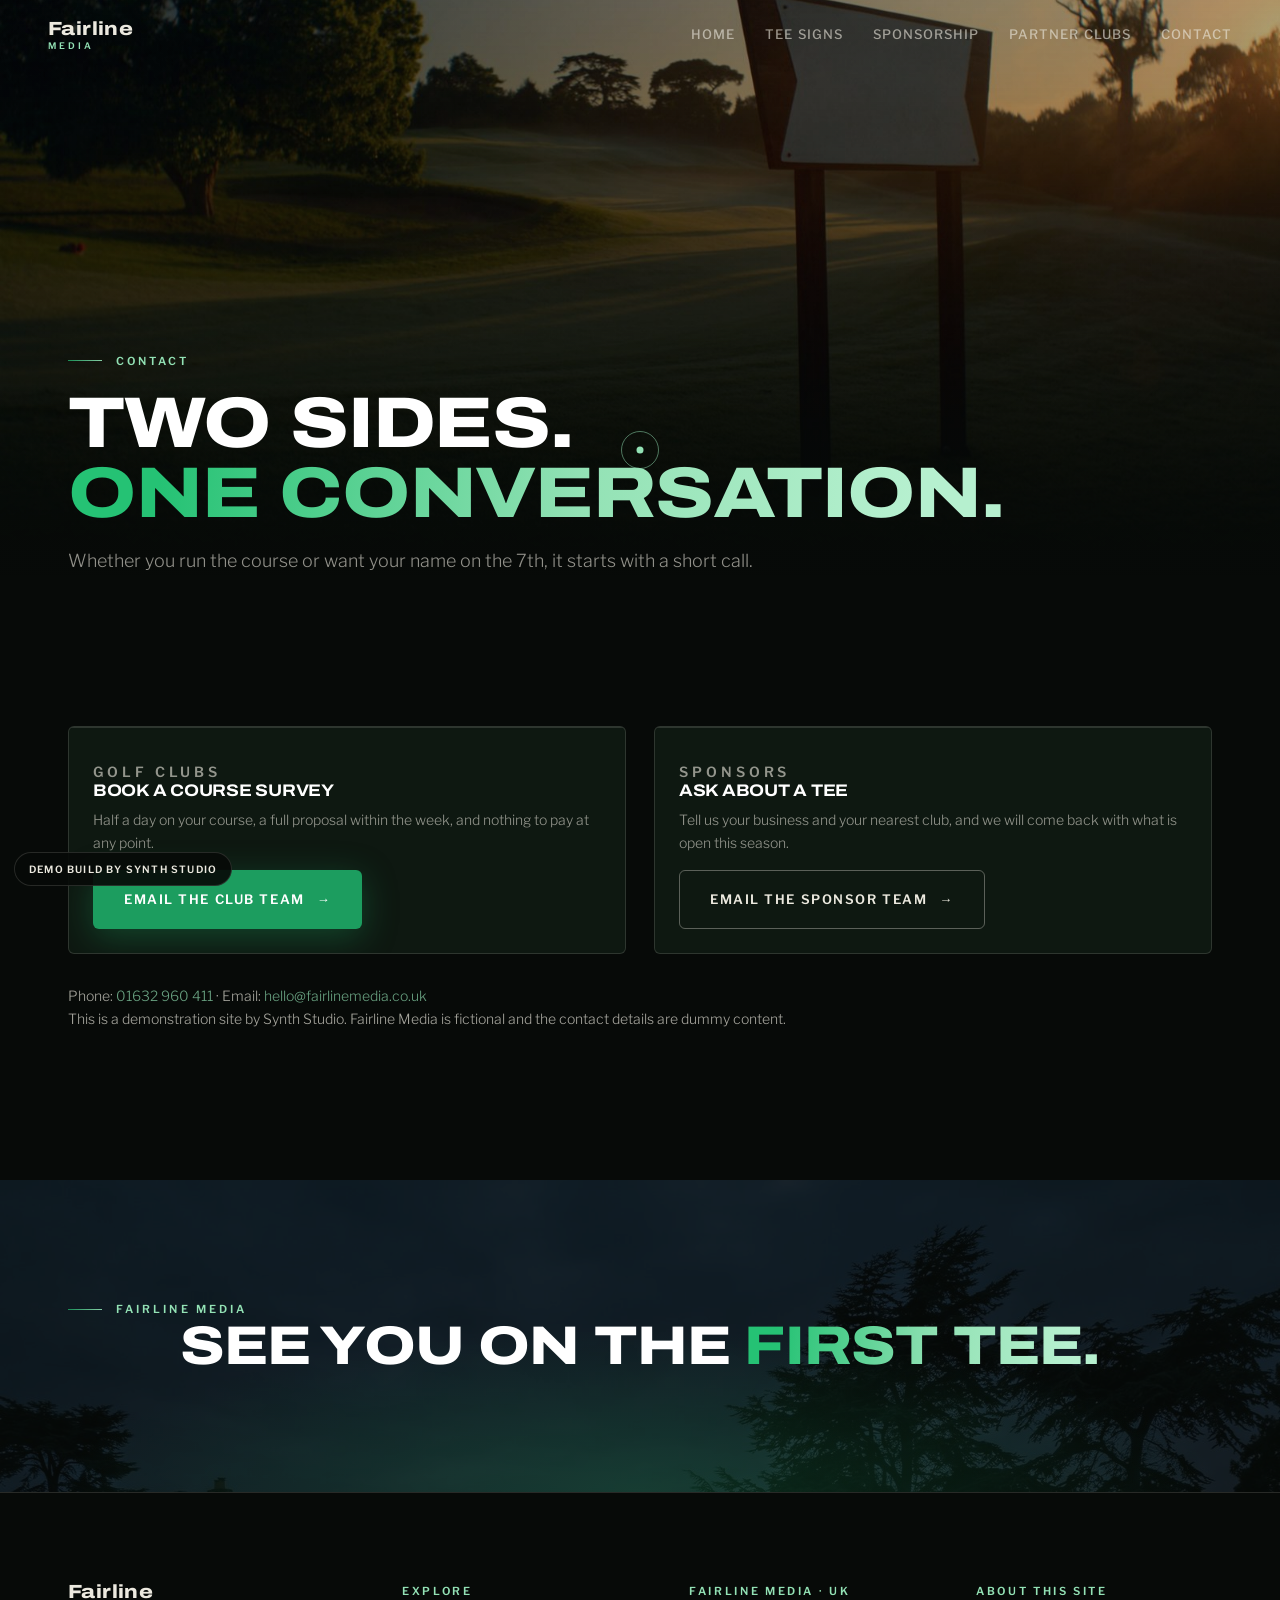
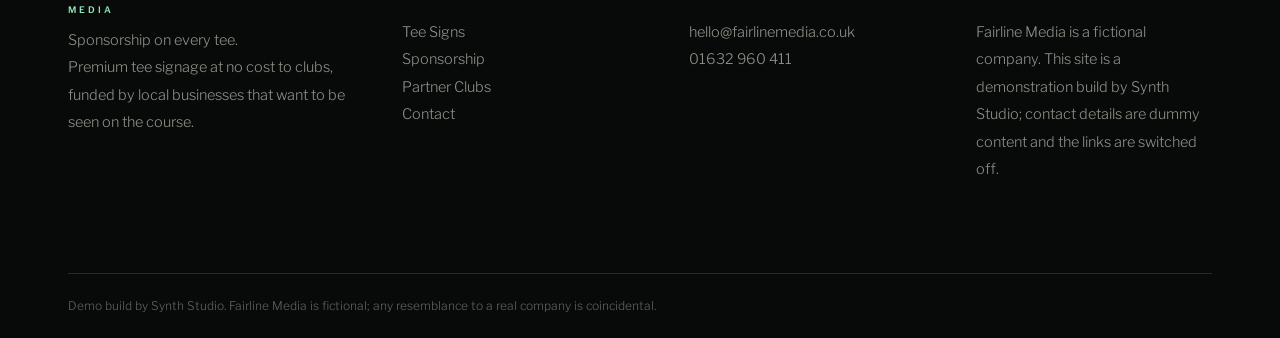
==== contact.html @ 2bbf90db "Fairline Media demo: clean-history rebuild Full site with the scroll-scrub swing hero, fresh AI imag" ====
<!DOCTYPE html>
<html lang="en-GB">
<head>
<meta charset="utf-8">
<meta name="viewport" content="width=device-width, initial-scale=1">
<meta name="robots" content="noindex">
<title>Contact | Fairline Media (Demo)</title>
<meta name="description" content="Talk to Fairline Media about tee signage for your club or sponsoring a hole. Demonstration site: contact details are dummy content.">
<meta property="og:type" content="website">
<meta property="og:site_name" content="Fairline Media">
<meta property="og:title" content="Contact | Fairline Media (Demo)">
<meta property="og:description" content="Talk to Fairline Media about tee signage for your club or sponsoring a hole. Demonstration site: contact details are dummy content.">
<meta property="og:url" content="https://ezcb4.github.io/demo-golf-sponsorship/contact.html">
<meta property="og:image" content="https://ezcb4.github.io/demo-golf-sponsorship/assets/og-image.jpg">
<meta property="og:image:width" content="1200">
<meta property="og:image:height" content="630">
<meta name="twitter:card" content="summary_large_image">
<meta name="twitter:image" content="https://ezcb4.github.io/demo-golf-sponsorship/assets/og-image.jpg">
<meta name="theme-color" content="#070a08">
<link rel="preconnect" href="https://fonts.googleapis.com">
<link rel="preconnect" href="https://fonts.gstatic.com" crossorigin>
<link href="https://fonts.googleapis.com/css2?family=Archivo:ital,wdth,wght@0,100..125,400..900&family=Libre+Franklin:wght@300;400;500;600&display=swap" rel="stylesheet">
<link rel="stylesheet" href="styles.css">
</head>
<body>

<nav class="nav" aria-label="Main">
  <a class="nav__logo" href="index.html" aria-label="Fairline Media home"><span class="brand-lockup"><b>Fairline</b><span>Media</span></span></a>
  <div class="nav__links">
    <a href="index.html">Home</a>
    <a href="tee-box-signs.html">Tee Signs</a>
    <a href="sponsorships.html">Sponsorship</a>
    <a href="golf-courses.html">Partner Clubs</a>
    <a class="nav__cta" href="contact.html">Contact</a>
  </div>
  <button class="burger" aria-label="Menu" aria-expanded="false"><span></span><span></span><span></span></button>
</nav>
<div class="drawer">
  <a href="index.html">Home</a>
  <a href="tee-box-signs.html">Tee Signs</a>
  <a href="sponsorships.html">Sponsorship</a>
  <a href="golf-courses.html">Partner Clubs</a>
  <a href="contact.html">Contact</a>
</div>

<header class="phero">
  <div class="phero__media"><img src="assets/course_b.jpg" alt="" width="1600" height="900" fetchpriority="high" decoding="async"></div>
  <div class="phero__scrim"></div>
  <div class="phero__content wrap">
    <p class="eyebrow">Contact</p>
    <h1 class="display">Two sides.<br><span class="serif-it">One conversation.</span></h1>
    <p class="lead">Whether you run the course or want your name on the 7th, it starts with a short call.</p>
  </div>
</header>

<section class="section-pad">
  <div class="wrap">
    <div class="grid-2">
      <div class="card reveal">
        <div class="card__body">
          <p class="eyebrow eyebrow--bare">Golf clubs</p>
          <h3 class="display">Book a course survey</h3>
          <p>Half a day on your course, a full proposal within the week, and nothing to pay at any point.</p>
          <a class="btn btn--solid" href="#demo">Email the club team <span class="tick">→</span></a>
        </div>
      </div>
      <div class="card reveal" style="transition-delay:.12s">
        <div class="card__body">
          <p class="eyebrow eyebrow--bare">Sponsors</p>
          <h3 class="display">Ask about a tee</h3>
          <p>Tell us your business and your nearest club, and we will come back with what is open this season.</p>
          <a class="btn btn--ghost" href="#demo">Email the sponsor team <span class="tick">→</span></a>
        </div>
      </div>
    </div>
    <div class="reveal" style="margin-top:30px">
      <p style="font-size:14px;opacity:.7">Phone: <a href="#demo" style="color:var(--violet-lt)">01632 960 411</a> · Email: <a href="#demo" style="color:var(--violet-lt)">hello@fairlinemedia.co.uk</a><br>This is a demonstration site by Synth Studio. Fairline Media is fictional and the contact details are dummy content.</p>
    </div>
  </div>
</section>


<section class="band" aria-label="A clubhouse at dusk">
  <img class="bg" src="assets/clubhouse.jpg" alt="" width="1600" height="900" loading="lazy" decoding="async">
  <div class="scrim"></div>
  <div class="wrap reveal">
    <p class="eyebrow">Fairline Media</p>
    <h2 class="display">See you on the <span class="serif-it">first tee.</span></h2>
  </div>
</section>

<footer>
  <div class="wrap">
    <div class="foot">
      <div class="foot__logo">
        <span class="brand-lockup" style="margin-bottom:12px"><b>Fairline</b><span>Media</span></span>
        <p>Sponsorship on every tee.<br>Premium tee signage at no cost to clubs, funded by local businesses that want to be seen on the course.</p>
      </div>
      <div>
        <h4>Explore</h4>
        <a href="tee-box-signs.html">Tee Signs</a>
        <a href="sponsorships.html">Sponsorship</a>
        <a href="golf-courses.html">Partner Clubs</a>
        <a href="contact.html">Contact</a>
      </div>
      <div>
        <h4>Fairline Media · UK</h4>
        <a href="#demo">hello@fairlinemedia.co.uk</a>
        <a href="#demo">01632 960 411</a>
      </div>
      <div>
        <h4>About this site</h4>
        <p>Fairline Media is a fictional company. This site is a demonstration build by Synth Studio; contact details are dummy content and the links are switched off.</p>
      </div>
    </div>
    <p class="legal">Demo build by Synth Studio. Fairline Media is fictional; any resemblance to a real company is coincidental.</p>
  </div>
</footer>
<div class="demo-badge">Demo build by Synth Studio</div>
<script src="site.js"></script>
</body>
</html>
---- styles.css ----
/* Fairline Media — Synth Studio portfolio demo (fictional company) */
:root{
  --ink:#070a08;
  --fairway:#0e1811;
  --mist:#ece9df;
  --haze:rgba(236,233,223,.6);
  --hairline:rgba(236,233,223,.14);
  --violet:#1c9d5f;
  --violet-hi:#25c274;
  --violet-lt:#93e2b5;
  --violet-glow:rgba(28,157,95,.32);
  --gold:#d2a15a;
  --radius:6px;
}
*{margin:0;padding:0;box-sizing:border-box}
html{scroll-behavior:smooth}
body{
  background:var(--ink);
  color:var(--mist);
  font-family:"Libre Franklin",system-ui,sans-serif;
  font-weight:300;
  font-size:17px;
  line-height:1.65;
  -webkit-font-smoothing:antialiased;
  overflow-x:hidden;
}
img{max-width:100%;display:block}
a{color:inherit;text-decoration:none}
::selection{background:var(--violet);color:#fff}
:focus-visible{outline:2px solid var(--violet-hi);outline-offset:3px}

/* ---------- type utilities ---------- */
.eyebrow{
  font-size:11px;font-weight:600;letter-spacing:.28em;text-transform:uppercase;
  color:var(--violet-lt);display:flex;align-items:center;gap:14px;flex-wrap:wrap;
}
.eyebrow::before{content:"";width:34px;height:1px;background:linear-gradient(90deg,var(--violet),var(--violet-lt));opacity:.9}
.eyebrow--bare::before{display:none}
.display{
  font-family:"Archivo",sans-serif;font-stretch:118%;font-weight:800;
  text-transform:uppercase;letter-spacing:-.015em;line-height:.98;
}
.serif-it{
  font-family:"Archivo",sans-serif;font-stretch:118%;font-style:normal;font-weight:800;
  background:linear-gradient(96deg,var(--violet-hi) 10%,var(--violet-lt) 55%,#b6f0cf 90%);
  -webkit-background-clip:text;background-clip:text;-webkit-text-fill-color:transparent;color:var(--violet-lt);
}
.lead{color:var(--haze);font-size:clamp(15px,1.4vw,18px);max-width:60ch}

/* ---------- nav ---------- */
.nav{
  position:fixed;inset:0 0 auto 0;z-index:80;
  display:flex;align-items:center;justify-content:space-between;
  padding:18px clamp(20px,4vw,48px);
  transition:background .4s ease,border-color .4s ease,transform .4s cubic-bezier(.2,.65,.2,1);
  border-bottom:1px solid transparent;
}
.nav.scrolled{background:rgba(7,10,8,.88);border-color:var(--hairline)}
.nav.hidden{transform:translateY(-110%)}
.nav__logo img{height:64px;width:auto;filter:drop-shadow(0 2px 10px rgba(7,10,8,.55))}
.nav__links{display:flex;gap:30px;align-items:center;font-size:13px;font-weight:500;letter-spacing:.08em;text-transform:uppercase}
.nav__links > a{color:var(--haze);transition:color .25s;padding:6px 0;position:relative}
.nav__links > a::after{content:"";position:absolute;left:0;bottom:0;height:2px;width:0;background:var(--violet-hi);transition:width .3s;border-radius:2px}
.nav__links > a:hover::after,.nav__links > a.active::after{width:100%}
.nav__links > a:hover,.nav__links > a:focus-visible,.nav__links > a.active{color:var(--mist)}

/* dropdown */
.dd{position:relative}
.dd__btn{
  display:flex;align-items:center;gap:7px;cursor:pointer;background:none;border:0;
  font:inherit;color:var(--haze);letter-spacing:inherit;text-transform:inherit;padding:6px 0;
  transition:color .25s;
}
.dd__btn:hover,.dd.open .dd__btn{color:var(--mist)}
.dd__btn .car{transition:transform .3s;font-size:9px}
.dd.open .dd__btn .car{transform:rotate(180deg)}
.dd__menu{
  position:absolute;top:calc(100% + 14px);left:50%;transform:translate(-50%,8px);
  min-width:200px;background:rgba(10,14,11,.97);
  border:1px solid var(--hairline);border-radius:var(--radius);
  padding:8px;opacity:0;pointer-events:none;transition:opacity .25s,transform .25s;
}
.dd.open .dd__menu{opacity:1;pointer-events:auto;transform:translate(-50%,0)}
.dd__menu a{display:block;padding:11px 16px;border-radius:4px;color:var(--haze);transition:background .2s,color .2s}
.dd__menu a:hover,.dd__menu a.active{background:rgba(28,157,95,.16);color:var(--mist)}

/* burger + mobile drawer */
.burger{display:none;background:none;border:0;cursor:pointer;width:40px;height:40px;position:relative;z-index:90}
.burger span{position:absolute;left:9px;right:9px;height:2px;background:var(--mist);transition:transform .3s,opacity .3s;border-radius:2px}
.burger span:nth-child(1){top:14px}.burger span:nth-child(2){top:20px}.burger span:nth-child(3){top:26px}
body.menu-open .burger span:nth-child(1){transform:translateY(6px) rotate(45deg)}
body.menu-open .burger span:nth-child(2){opacity:0}
body.menu-open .burger span:nth-child(3){transform:translateY(-6px) rotate(-45deg)}
.drawer{
  position:fixed;inset:0;z-index:70;background:rgba(7,10,8,.985);
  display:flex;flex-direction:column;justify-content:center;padding:80px clamp(24px,8vw,64px) 40px;
  opacity:0;pointer-events:none;transition:opacity .35s;
}
body.menu-open .drawer{opacity:1;pointer-events:auto}
.drawer a{
  font-family:"Archivo",sans-serif;font-stretch:114%;font-weight:700;text-transform:uppercase;
  font-size:clamp(1.5rem,6vw,2.2rem);padding:12px 0;color:var(--haze);
  border-bottom:1px solid var(--hairline);transition:color .2s,padding-left .3s;
}
.drawer a:hover,.drawer a.active{color:var(--mist);padding-left:10px}
.drawer .drawer__sub{font-size:clamp(1.1rem,4vw,1.4rem);color:var(--haze);font-weight:500;font-family:"Libre Franklin",sans-serif;text-transform:uppercase;letter-spacing:.1em}
@media(max-width:960px){
  .nav__links{display:none}
  .burger{display:block}
}

/* ---------- hero (home, living photo) ---------- */
.hero{position:relative;min-height:100vh;min-height:100svh;display:flex;align-items:flex-end;overflow:hidden}
.hero__media{position:absolute;inset:-6%;z-index:0;will-change:transform}
.hero__media .hero__photo{
  width:100%;height:100%;object-fit:cover;object-position:62% 42%;
  animation:kenburns 26s ease-in-out infinite alternate;
  transform-origin:62% 40%;
}
@keyframes kenburns{from{transform:scale(1.02)}to{transform:scale(1.115) translate(-1.6%,-1%)}}
.mist{
  position:absolute;z-index:2;left:-20%;right:-20%;height:46%;
  filter:blur(34px);mix-blend-mode:screen;pointer-events:none;
}
.mist--a{
  bottom:-6%;opacity:.16;
  background:radial-gradient(46% 60% at 30% 60%,rgba(236,233,223,.85),transparent 70%),
             radial-gradient(38% 52% at 72% 44%,rgba(236,233,223,.6),transparent 70%);
  animation:mistA 38s ease-in-out infinite alternate;
}
.mist--b{
  bottom:6%;opacity:.10;
  background:radial-gradient(42% 58% at 62% 52%,rgba(236,233,223,.8),transparent 70%),
             radial-gradient(30% 44% at 18% 40%,rgba(236,233,223,.55),transparent 70%);
  animation:mistB 52s ease-in-out infinite alternate;
}
@keyframes mistA{from{transform:translateX(-4%)}to{transform:translateX(5%)}}
@keyframes mistB{from{transform:translateX(4%)}to{transform:translateX(-6%)}}
.lightsweep{
  position:absolute;inset:0;z-index:2;pointer-events:none;mix-blend-mode:overlay;opacity:.55;
  background:
    linear-gradient(64deg,transparent 30%,rgba(236,233,223,.30) 46%,rgba(236,233,223,.10) 52%,transparent 66%),
    linear-gradient(244deg,transparent 34%,rgba(37,194,116,.34) 50%,transparent 64%);
  background-size:280% 100%,320% 100%;
  animation:sweep 17s ease-in-out infinite;
}
@keyframes sweep{0%,100%{background-position:110% 0}50%{background-position:-10% 0}}
#particles{position:absolute;inset:0;z-index:3;pointer-events:none}
.hero__scrim{
  position:absolute;inset:0;z-index:4;
  background:
    linear-gradient(to top,rgba(7,10,8,.96) 0%,rgba(7,10,8,.55) 30%,rgba(7,10,8,.16) 58%,rgba(7,10,8,.42) 100%),
    radial-gradient(120% 90% at 18% 78%,rgba(7,10,8,.6) 0%,transparent 55%),
    radial-gradient(90% 60% at 50% 108%,rgba(28,157,95,.22) 0%,transparent 60%);
}
.hero__content{
  position:relative;z-index:5;width:100%;
  padding:clamp(100px,16vh,170px) clamp(20px,4vw,48px) clamp(48px,7vh,84px);
  max-width:1460px;margin:0 auto;
}
.hero__eyebrow{margin-bottom:26px}
.hero__h1{font-size:clamp(2.6rem,7.6vw,6.9rem);color:#fff}
.hero__h1 .line{display:block;overflow:hidden}
.hero__h1 .word{display:inline-block;transform:translateY(112%);opacity:0}
.anim .hero__h1 .word{animation:rise .9s cubic-bezier(.2,.65,.2,1) forwards}
@keyframes rise{to{transform:translateY(0);opacity:1}}
.hero__sub{max-width:560px;margin-top:28px;color:var(--haze);font-size:clamp(15px,1.4vw,18px);opacity:0;transform:translateY(18px)}
.anim .hero__sub{animation:fadeUp .8s .75s ease forwards}
.hero__ctas{display:flex;gap:16px;margin-top:38px;flex-wrap:wrap;opacity:0;transform:translateY(18px)}
.anim .hero__ctas{animation:fadeUp .8s .95s ease forwards}
@keyframes fadeUp{to{opacity:1;transform:translateY(0)}}
.hero__meta{
  display:flex;flex-wrap:wrap;gap:10px 28px;margin-top:54px;padding-top:22px;border-top:1px solid var(--hairline);
  font-size:12px;letter-spacing:.18em;text-transform:uppercase;color:var(--haze);opacity:0;
}
.hero__meta span{white-space:nowrap}
.anim .hero__meta{animation:fadeUp .8s 1.15s ease forwards}
.hero__meta b{color:var(--violet-lt);font-weight:600}

/* ---------- page hero (inner pages) ---------- */
.phero{position:relative;min-height:64vh;min-height:64svh;display:flex;align-items:flex-end;overflow:hidden}
.phero__media{position:absolute;inset:-8% 0 0 0;z-index:0;will-change:transform}
.phero__media img{width:100%;height:100%;object-fit:cover}
.phero__scrim{position:absolute;inset:0;z-index:1;
  background:linear-gradient(to top,rgba(7,10,8,.97) 4%,rgba(7,10,8,.5) 44%,rgba(7,10,8,.32) 100%)}
.phero__content{position:relative;z-index:2;width:100%;max-width:1240px;margin:0 auto;
  padding:clamp(120px,18vh,180px) clamp(20px,4vw,48px) clamp(40px,6vh,64px)}
.phero__content h1{font-size:clamp(2.2rem,5.6vw,4.6rem);color:#fff;margin-top:18px}
.phero__content .lead{margin-top:18px}
.phero__ctas{display:flex;gap:14px;margin-top:28px;flex-wrap:wrap}

/* ---------- buttons ---------- */
.btn{
  display:inline-flex;align-items:center;gap:12px;
  font-family:"Libre Franklin",sans-serif;font-size:13px;font-weight:600;
  letter-spacing:.12em;text-transform:uppercase;
  padding:18px 30px;border-radius:var(--radius);cursor:pointer;
  transition:background .25s,border-color .25s,color .25s;
  will-change:transform;border:1px solid transparent;
}
.btn--solid{background:var(--violet);color:#fff}
.btn--solid:hover,.btn--solid:focus-visible{background:var(--violet-hi)}
.btn--ghost{border-color:rgba(236,233,223,.35);color:var(--mist)}
.btn--ghost:hover,.btn--ghost:focus-visible{border-color:var(--violet-hi);color:var(--violet-lt);background:rgba(28,157,95,.12)}
.btn--solid{box-shadow:0 8px 34px rgba(28,157,95,.35)}
.btn--sm{padding:12px 20px;font-size:12px}
.btn .tick{transition:transform .3s}
.btn:hover .tick{transform:translateX(4px)}

/* ---------- layout ---------- */
section{position:relative}
.wrap{max-width:1240px;margin:0 auto;padding:0 clamp(20px,4vw,48px)}
.section-pad{padding-top:clamp(90px,12vw,150px);padding-bottom:clamp(90px,12vw,150px)}
.section-pad--tight{padding-top:clamp(56px,8vw,90px);padding-bottom:clamp(56px,8vw,90px)}
.sec-head{margin-bottom:clamp(40px,6vw,64px)}
.sec-head h2{font-size:clamp(1.9rem,4.2vw,3.3rem);margin-top:20px;color:#fff}
.sec-head .lead{margin-top:16px}
.on-fairway{
  background:
    radial-gradient(60% 40% at 12% 0%,rgba(28,157,95,.10),transparent 70%),
    radial-gradient(50% 36% at 92% 100%,rgba(28,157,95,.07),transparent 70%),
    var(--fairway);
  border-top:1px solid var(--hairline);border-bottom:1px solid var(--hairline);
}

/* reveal */
.reveal{opacity:0;transform:translateY(34px);transition:opacity .9s ease,transform .9s cubic-bezier(.2,.65,.2,1)}
.reveal.in{opacity:1;transform:none}

/* stats strip */
.stats{border-top:1px solid var(--hairline);border-bottom:1px solid var(--hairline);background:var(--fairway)}
.stats .wrap{display:grid;grid-template-columns:repeat(3,1fr);gap:0}
.stat{padding:44px 28px}
.stat+.stat{border-left:1px solid var(--hairline)}
.stat__n{font-family:"Archivo",sans-serif;font-stretch:118%;font-weight:800;font-size:clamp(2.2rem,4vw,3.4rem);color:var(--violet-lt);line-height:1}
.stat__l{margin-top:10px;font-size:12px;letter-spacing:.2em;text-transform:uppercase;color:var(--haze)}
@media(max-width:720px){.stats .wrap{grid-template-columns:1fr}.stat+.stat{border-left:0;border-top:1px solid var(--hairline)}}

/* split feature */
.feature{display:grid;grid-template-columns:1fr 1fr;gap:clamp(40px,6vw,90px);align-items:center}
.feature.rev{direction:rtl}.feature.rev>*{direction:ltr}
.feature h2{font-size:clamp(1.9rem,4.2vw,3.3rem);margin:20px 0 24px;color:#fff}
.feature p{color:var(--haze);max-width:52ch}
.feature p+p{margin-top:16px}
.feature .btn{margin-top:28px}
.feature__img{position:relative}
.feature__img img{border-radius:var(--radius);aspect-ratio:4/4.4;object-fit:cover;width:100%}
.feature__img.wide img{aspect-ratio:16/11}
.feature__img figcaption{
  position:absolute;left:18px;bottom:18px;padding:10px 16px;
  background:rgba(7,10,8,.82);border:1px solid var(--hairline);
  border-radius:var(--radius);font-size:11px;letter-spacing:.18em;text-transform:uppercase;color:var(--haze);
}
@media(max-width:880px){.feature{grid-template-columns:1fr}.feature.rev{direction:ltr}}

/* cards */
.grid-3{display:grid;grid-template-columns:repeat(3,1fr);gap:clamp(18px,2.4vw,28px)}
.grid-2{display:grid;grid-template-columns:1fr 1fr;gap:clamp(18px,2.4vw,28px)}
@media(max-width:880px){.grid-3,.grid-2{grid-template-columns:1fr}}
.card{position:relative;border:1px solid var(--hairline);border-radius:var(--radius);overflow:hidden;background:var(--fairway);transition:border-color .35s,box-shadow .35s}
.card:hover{border-color:var(--violet-glow);box-shadow:0 14px 44px rgba(28,157,95,.16)}
.card .card__imgwrap{overflow:hidden}
.card img{aspect-ratio:3/3.4;object-fit:cover;width:100%;transition:transform .8s cubic-bezier(.2,.65,.2,1)}
.card.landscape img{aspect-ratio:16/10}
.card:hover img{transform:scale(1.045)}
.card__body{padding:24px;border-top:1px solid var(--hairline)}
.card__body h3{font-family:"Archivo",sans-serif;font-stretch:112%;font-weight:700;text-transform:uppercase;font-size:1.05rem;color:#fff}
.card__body p{font-size:14px;color:var(--haze);margin-top:8px}
.card__body .price{font-family:"Archivo",sans-serif;font-stretch:114%;font-weight:800;color:var(--violet-lt);font-size:1.3rem;margin-top:12px}
.card__body .btn{margin-top:16px}

/* steps timeline */
.timeline{position:relative;max-width:840px;margin:0 auto}
.timeline::before{content:"";position:absolute;left:19px;top:6px;bottom:6px;width:1px;background:var(--hairline)}
.tstep{position:relative;padding:0 0 clamp(34px,4vw,52px) 72px}
.tstep:last-child{padding-bottom:0}
.tstep__dot{
  position:absolute;left:0;top:0;width:40px;height:40px;border-radius:50%;
  border:1px solid var(--violet-hi);display:flex;align-items:center;justify-content:center;
  font-family:"Archivo",sans-serif;font-weight:800;font-size:13px;color:var(--violet-lt);
  background:var(--ink);transition:background .4s,color .4s,box-shadow .4s;
}
.tstep.in .tstep__dot{background:var(--violet);color:#fff;box-shadow:0 0 0 6px var(--violet-glow)}
.tstep h3{font-family:"Archivo",sans-serif;font-stretch:112%;font-weight:700;text-transform:uppercase;font-size:clamp(1.05rem,1.6vw,1.3rem);color:#fff;margin-bottom:10px}
.tstep p{color:var(--haze);font-size:15.5px;max-width:58ch}

/* compare slider */
.compare{position:relative;border-radius:var(--radius);overflow:hidden;border:1px solid var(--hairline);aspect-ratio:16/10;user-select:none;touch-action:none;cursor:ew-resize}
.compare img{position:absolute;inset:0;width:100%;height:100%;object-fit:cover;pointer-events:none}
.compare .top{clip-path:inset(0 calc(100% - var(--pos,50%)) 0 0)}
.compare__handle{
  position:absolute;top:0;bottom:0;left:var(--pos,50%);width:2px;background:var(--violet-hi);z-index:3;pointer-events:none;
}
.compare__handle::after{
  content:"◂ ▸";position:absolute;top:50%;left:50%;transform:translate(-50%,-50%);
  background:var(--violet);color:#fff;font-size:11px;letter-spacing:2px;
  padding:9px 12px;border-radius:99px;white-space:nowrap;font-weight:700;
  box-shadow:0 6px 24px var(--violet-glow);
}
.compare__tag{position:absolute;top:14px;z-index:2;padding:8px 14px;background:rgba(7,10,8,.82);border:1px solid var(--hairline);border-radius:var(--radius);font-size:11px;letter-spacing:.18em;text-transform:uppercase;color:var(--mist)}
.compare__tag.l{left:14px}.compare__tag.r{right:14px}

/* club grid + filters */
.filters{display:flex;gap:12px;flex-wrap:wrap;align-items:center;margin-bottom:clamp(28px,4vw,44px)}
.search{
  flex:1;min-width:220px;display:flex;align-items:center;gap:10px;
  background:var(--fairway);border:1px solid var(--hairline);border-radius:var(--radius);padding:14px 18px;
}
.search input{
  flex:1;background:none;border:0;outline:0;color:var(--mist);
  font:inherit;font-size:15px;
}
.search input::placeholder{color:rgba(236,233,223,.4)}
.chip{
  padding:12px 18px;border:1px solid var(--hairline);border-radius:99px;background:none;color:var(--haze);
  font:inherit;font-size:12px;font-weight:600;letter-spacing:.1em;text-transform:uppercase;cursor:pointer;
  transition:border-color .25s,color .25s,background .25s;
}
.chip:hover{border-color:var(--violet-hi);color:var(--violet-lt)}
.chip.active{background:var(--violet);border-color:var(--violet);color:#fff}
.count-line{font-size:12px;letter-spacing:.18em;text-transform:uppercase;color:var(--haze);margin-bottom:22px}
.count-line b{color:var(--violet-lt)}
.clubgrid{display:grid;grid-template-columns:repeat(auto-fill,minmax(260px,1fr));gap:clamp(14px,1.8vw,22px)}
.club{
  position:relative;border-radius:var(--radius);overflow:hidden;border:1px solid var(--hairline);
  aspect-ratio:4/3;background:var(--fairway);transition:border-color .35s,box-shadow .35s;
}
.club:hover{border-color:var(--violet-glow);box-shadow:0 12px 38px rgba(28,157,95,.18)}
.club img{width:100%;height:100%;object-fit:cover;transition:transform .7s cubic-bezier(.2,.65,.2,1)}
.club:hover img{transform:scale(1.06)}
.club__ph{width:100%;height:100%;display:flex;align-items:center;justify-content:center;background:linear-gradient(140deg,#122017,#0a120d)}
.club__ph img{width:74px;height:auto;opacity:.5;object-fit:contain}
.club__grad{position:absolute;inset:0;background:linear-gradient(to top,rgba(7,10,8,.92) 0%,rgba(7,10,8,.18) 55%,transparent)}
.club__info{position:absolute;left:16px;right:16px;bottom:14px}
.club__info h3{font-family:"Archivo",sans-serif;font-stretch:112%;font-weight:700;text-transform:uppercase;font-size:.95rem;color:#fff;line-height:1.2}
.club__info p{font-size:11.5px;letter-spacing:.14em;text-transform:uppercase;color:var(--violet-lt);margin-top:4px}
.club .flag{position:absolute;top:12px;right:12px;padding:6px 10px;font-size:10px;letter-spacing:.14em;background:rgba(7,10,8,.8);border:1px solid var(--hairline);border-radius:4px;color:var(--haze);text-transform:uppercase}
.club.hidden{display:none}

/* showcase (golf courses page) */
.show{display:grid;grid-template-columns:1.1fr 1fr;gap:clamp(30px,5vw,70px);align-items:center;padding:clamp(40px,6vw,70px) 0;border-bottom:1px solid var(--hairline)}
.show:last-of-type{border-bottom:0}
.show.rev{direction:rtl}.show.rev>*{direction:ltr}
.show__img{overflow:hidden;border-radius:var(--radius);border:1px solid var(--hairline)}
.show__img img{aspect-ratio:16/11;object-fit:cover;width:100%;transition:transform .8s cubic-bezier(.2,.65,.2,1);cursor:zoom-in}
.show__img:hover img{transform:scale(1.04)}
.show h2{font-size:clamp(1.5rem,3vw,2.3rem);color:#fff;margin:14px 0 14px}
.show p{color:var(--haze);font-size:15.5px;max-width:54ch}
.show .tagchip{display:inline-block;font-size:10.5px;letter-spacing:.2em;text-transform:uppercase;color:var(--violet-lt);border:1px solid rgba(147,226,181,.4);border-radius:4px;padding:6px 10px}
.show .btn{margin-top:22px}
@media(max-width:880px){.show{grid-template-columns:1fr}.show.rev{direction:ltr}}

/* accordion */
.acc{border:1px solid var(--hairline);border-radius:var(--radius);overflow:hidden}
.acc details{border-bottom:1px solid var(--hairline);background:var(--fairway)}
.acc details:last-child{border-bottom:0}
.acc summary{
  list-style:none;cursor:pointer;display:flex;justify-content:space-between;align-items:center;gap:20px;
  padding:22px 26px;font-family:"Archivo",sans-serif;font-stretch:112%;font-weight:700;text-transform:uppercase;
  font-size:1rem;color:#fff;transition:color .25s;
}
.acc summary::-webkit-details-marker{display:none}
.acc summary:hover{color:var(--violet-lt)}
.acc summary .pm{color:var(--violet-lt);font-size:1.2rem;transition:transform .3s}
.acc details[open] summary .pm{transform:rotate(45deg)}
.acc .acc__body{padding:0 26px 24px;color:var(--haze);font-size:15.5px}
.acc .acc__body p+p{margin-top:12px}

/* marquee */
.marquee{white-space:nowrap;padding:34px 0;overflow:hidden}
.marquee--framed{border-top:1px solid var(--hairline);border-bottom:1px solid var(--hairline)}
.marquee__track{display:inline-block;animation:scroll 46s linear infinite}
.marquee span,.marquee b{
  font-family:"Archivo",sans-serif;font-stretch:118%;font-weight:800;text-transform:uppercase;
  font-size:clamp(1.6rem,3.4vw,2.8rem);margin-right:56px;
}
.marquee span{color:transparent;-webkit-text-stroke:1px rgba(236,233,223,.28)}
.marquee b{color:var(--violet-lt)}
@keyframes scroll{to{transform:translateX(-50%)}}

/* case tiles */
.cases{display:grid;grid-template-columns:repeat(3,1fr);gap:1px;background:var(--hairline)}
.case{background:var(--fairway);padding:clamp(28px,3vw,42px);display:flex;flex-direction:column;gap:20px}
.case img{aspect-ratio:16/10;object-fit:cover;border-radius:var(--radius)}
.case h3{font-family:"Archivo",sans-serif;font-stretch:112%;font-weight:700;text-transform:uppercase;font-size:1.05rem;color:#fff}
.case p{font-size:14.5px;color:var(--haze);flex:1}
.case .tag{font-size:11px;letter-spacing:.22em;text-transform:uppercase;color:var(--violet-lt)}
@media(max-width:880px){.cases{grid-template-columns:1fr}}

/* split cta */
.split{display:grid;grid-template-columns:1fr 1fr;min-height:520px}
.split__panel{position:relative;display:flex;align-items:flex-end;padding:clamp(36px,4vw,60px);overflow:hidden}
.split__panel .bg{position:absolute;inset:0;background-size:cover;background-position:center;transition:transform 1.2s cubic-bezier(.2,.65,.2,1)}
.split__panel:hover .bg{transform:scale(1.05)}
.split__panel .scrim{position:absolute;inset:0;background:linear-gradient(to top,rgba(7,10,8,.93) 8%,rgba(7,10,8,.35) 60%,rgba(7,10,8,.25))}
.split__inner{position:relative;z-index:2;max-width:440px}
.split__inner .eyebrow{margin-bottom:16px}
.split__inner h2{font-size:clamp(1.7rem,3vw,2.6rem);color:#fff;margin-bottom:14px}
.split__inner p{color:var(--haze);font-size:15px;margin-bottom:26px}
@media(max-width:880px){.split{grid-template-columns:1fr}}

/* cta band */
.band{position:relative;overflow:hidden}
.band .bg{position:absolute;inset:0;background-size:cover;background-position:center}
.band .scrim{position:absolute;inset:0;background:
  radial-gradient(70% 80% at 50% 100%,rgba(28,157,95,.24),transparent 65%),
  rgba(7,10,8,.82)}
.band .wrap{position:relative;z-index:2;text-align:center;padding-top:clamp(70px,10vw,120px);padding-bottom:clamp(70px,10vw,120px)}
.band h2{font-size:clamp(1.9rem,4.4vw,3.4rem);color:#fff}
.band .lead{margin:18px auto 30px}
.band .btns{display:flex;gap:14px;justify-content:center;flex-wrap:wrap}

/* lightbox */
.lightbox{
  position:fixed;inset:0;z-index:120;background:rgba(4,6,5,.94);
  display:flex;align-items:center;justify-content:center;padding:4vw;
  opacity:0;pointer-events:none;transition:opacity .3s;
}
.lightbox.open{opacity:1;pointer-events:auto}
.lightbox img{max-width:100%;max-height:100%;border-radius:var(--radius)}
.lightbox__close{
  position:absolute;top:22px;right:26px;background:none;border:0;color:var(--mist);
  font-size:2rem;cursor:pointer;line-height:1;
}

/* form */
.form{display:grid;gap:16px;max-width:560px}
.form label{font-size:11px;letter-spacing:.2em;text-transform:uppercase;color:var(--violet-lt);font-weight:600}
.form input,.form textarea,.form select{
  width:100%;background:var(--fairway);border:1px solid var(--hairline);border-radius:var(--radius);
  color:var(--mist);font:inherit;font-size:15px;padding:15px 18px;outline:0;transition:border-color .25s;
}
.form input:focus,.form textarea:focus,.form select:focus{border-color:var(--violet)}
.form textarea{min-height:140px;resize:vertical}
.form .note{font-size:12.5px;color:rgba(236,233,223,.45)}

/* contact info tiles */
.info-tile{border:1px solid var(--hairline);border-radius:var(--radius);background:var(--fairway);padding:clamp(24px,3vw,36px)}
.info-tile h4{font-size:11px;letter-spacing:.24em;text-transform:uppercase;color:var(--violet-lt);margin-bottom:16px;font-weight:600}
.info-tile p,.info-tile a{font-size:15px;color:var(--haze);line-height:1.9;display:block}
.info-tile a:hover{color:var(--mist)}
.info-tile .big{font-family:"Archivo",sans-serif;font-stretch:114%;font-weight:700;font-size:1.25rem;color:#fff;text-transform:none}

/* footer */
footer{border-top:1px solid var(--hairline);background:var(--ink)}
.foot{display:grid;grid-template-columns:1.2fr 1fr 1fr 1fr;gap:clamp(30px,4vw,60px);padding:clamp(56px,7vw,90px) 0}
.foot h4{font-size:11px;letter-spacing:.24em;text-transform:uppercase;color:var(--violet-lt);margin-bottom:18px;font-weight:600}
.foot p,.foot a{font-size:14.5px;color:var(--haze);line-height:1.9;display:block}
.foot a:hover{color:var(--mist)}
.foot__logo img{height:56px;margin-bottom:20px}
.legal{border-top:1px solid var(--hairline);padding:22px 0;font-size:12px;color:rgba(236,233,223,.4);display:flex;justify-content:space-between;gap:20px;flex-wrap:wrap}
@media(max-width:880px){.foot{grid-template-columns:1fr}}

/* coming soon (projects) */
.soon{min-height:100vh;min-height:100svh;display:flex;flex-direction:column;justify-content:center;position:relative;overflow:hidden}
.soon__bg{position:absolute;inset:0;background-size:cover;background-position:center;filter:grayscale(.7) brightness(.42)}
.soon__scrim{position:absolute;inset:0;background:linear-gradient(to top,rgba(7,10,8,.95),rgba(7,10,8,.55))}
.soon .wrap{position:relative;z-index:2;text-align:center}
.soon h1{
  font-size:clamp(2.6rem,9vw,7.5rem);color:#fff;
  background:linear-gradient(100deg,#fff 25%,var(--violet-lt) 48%,var(--violet-hi) 58%,#fff 75%);
  background-size:200% 100%;-webkit-background-clip:text;background-clip:text;-webkit-text-fill-color:transparent;
  animation:shine 5s linear infinite;
}
@keyframes shine{to{background-position:-200% 0}}
.soon .lead{margin:22px auto 34px;text-align:center}

/* reduced motion */
@media (prefers-reduced-motion: reduce){
  html{scroll-behavior:auto}
  .hero__h1 .word{transform:none;opacity:1;animation:none!important}
  .hero__sub,.hero__ctas,.hero__meta{opacity:1;transform:none;animation:none!important}
  .hero__media .hero__photo{animation:none}
  .mist--a,.mist--b,.lightsweep{animation:none}
  .reveal{opacity:1;transform:none;transition:none}
  .marquee__track{animation:none}
  .soon h1{animation:none;-webkit-text-fill-color:currentColor;background:none;color:#fff}
  .card:hover img,.split__panel:hover .bg,.club:hover img,.show__img:hover img{transform:none}
}
body.capture .reveal{opacity:1!important;transform:none!important;transition:none!important}
body.capture .hero__h1 .word,body.capture .hero__sub,body.capture .hero__ctas,body.capture .hero__meta{opacity:1!important;transform:none!important;animation:none!important}
body.capture .hero,body.capture .soon{min-height:900px!important}
body.capture .phero{min-height:600px!important}
body.capture .tstep{opacity:1!important}

/* ---------- v5 interactivity layer ---------- */
/* scroll progress */
.progress{position:fixed;top:0;left:0;height:3px;width:0;z-index:120;
  background:linear-gradient(90deg,var(--violet),var(--violet-lt));
  box-shadow:0 0 12px var(--violet-glow)}

/* custom cursor */
.cursor-dot,.cursor-halo{position:fixed;top:0;left:0;border-radius:50%;pointer-events:none;z-index:200;transform:translate(-50%,-50%)}
.cursor-dot{width:7px;height:7px;background:var(--violet-lt)}
.cursor-halo{width:38px;height:38px;border:1px solid rgba(147,226,181,.5);transition:width .25s,height .25s,border-color .25s,background .25s}
.cursor-halo.grow{width:64px;height:64px;border-color:rgba(147,226,181,.9);background:rgba(28,157,95,.12)}
body.has-cursor,body.has-cursor a,body.has-cursor button{cursor:none}

/* hero cursor spotlight */
.spotlight{position:absolute;inset:0;z-index:3;pointer-events:none;mix-blend-mode:screen;opacity:.85}

/* tilt cards */
.card,.club,.case,.show__img{transform-style:preserve-3d;will-change:transform}
.card.tilting,.club.tilting,.case.tilting,.show__img.tilting{transition:none}
.card,.club,.case{transition:transform .5s cubic-bezier(.2,.65,.2,1),border-color .35s,box-shadow .35s}

/* masked title reveal */
.tmask{overflow:hidden}
.tmask .tmask__inner{display:inline-block;transform:translateY(112%);transition:transform 1s cubic-bezier(.2,.65,.2,1)}
.tmask.in .tmask__inner{transform:translateY(0)}

/* parallax images */
.feature__img img,.show__img img{will-change:transform}

/* marquee pauses on hover */
.marquee:hover .marquee__track{animation-play-state:paused}

/* page transitions — CSS-driven fade-in so a JS failure can never blank the page */
body{animation:pageIn .5s ease forwards}
@keyframes pageIn{from{opacity:0}to{opacity:1}}
body.page-out{opacity:0;transition:opacity .22s ease;animation:none}

/* parallax-scaled images stay clipped */
.feature__img{overflow:hidden;border-radius:var(--radius)}

@media (prefers-reduced-motion: reduce){
  .tmask .tmask__inner{transform:none;transition:none}
  body{animation:none;opacity:1}
  .cursor-dot,.cursor-halo,.spotlight,.progress{display:none}
}
body.capture .tmask__inner{transform:none!important;transition:none!important}
body.capture{animation:none!important;opacity:1!important}

/* ---------- v6 scroll-scrub hero ---------- */
.scrub{position:relative;height:300vh}
.scrub__stage{position:sticky;top:0;height:100vh;height:100svh;overflow:hidden;background:var(--ink)}
.scrub__video{position:absolute;inset:0;width:100%;height:100%;object-fit:cover}
@media(max-width:899px){
  /* portrait crop: golfer hugs the left edge of the screen */
  .scrub__video{object-position:42% 50%}
  .scrub__stage .scrub__eyebrow{font-size:12px;letter-spacing:.24em}
  .scrub__stage .scrub__sub{font-size:15px;margin-top:18px}
  .scrub__stage .scrub__ctas{gap:12px;margin-bottom:26px}
  .scrub__stage .scrub__ctas .btn{padding:17px 26px;font-size:14px}
  .scrub__stage .scrub__meta{font-size:13px;gap:10px 22px;padding-top:20px}
  .scrub__stage .scrub__beat{padding-bottom:clamp(56px,9vh,90px)}
}
.scrub__scrim{
  position:absolute;inset:0;z-index:4;
  background:
    linear-gradient(to top,rgba(7,10,8,.94) 0%,rgba(7,10,8,.42) 30%,rgba(7,10,8,.1) 58%,rgba(7,10,8,.4) 100%),
    radial-gradient(100% 85% at 78% 74%,rgba(7,10,8,.5) 0%,transparent 58%),
    radial-gradient(90% 60% at 50% 108%,rgba(28,157,95,.2) 0%,transparent 60%);
}
.scrub__beat{
  position:absolute;left:0;right:0;bottom:0;z-index:5;
  padding:0 clamp(20px,4vw,48px) clamp(48px,7vh,84px);
  max-width:1460px;margin:0 auto;will-change:opacity,transform;
}
/* text sits to the RIGHT of the golfer (he stands in the left half of frame) */
@media(min-width:900px){
  .scrub__beat{padding-left:50%}
}
.scrub__h1{font-size:clamp(2.1rem,4.2vw,4.4rem);color:#fff}
/* mask vertically only for the word-rise, never clip horizontally */
.scrub__h1 .line{display:block;overflow-x:visible;overflow-y:clip}
.scrub__h1 .word{display:inline-block;transform:translateY(112%);opacity:0}
.anim .scrub__h1 .word{animation:rise .9s cubic-bezier(.2,.65,.2,1) forwards}
.scrub__sub{max-width:560px;margin-top:26px;color:var(--haze);font-size:clamp(15px,1.4vw,18px)}
.scrub__eyebrow{margin-bottom:24px;font-size:15px;letter-spacing:.3em;color:var(--violet-lt);font-weight:600}
.scrub__ctas{display:flex;gap:18px;flex-wrap:wrap;margin-bottom:36px}
.scrub__ctas .btn{padding:24px 42px;font-size:16px;letter-spacing:.14em}
.scrub__meta{
  display:flex;flex-wrap:wrap;gap:12px 38px;padding-top:28px;border-top:1px solid var(--hairline);
  font-size:16px;letter-spacing:.2em;text-transform:uppercase;color:var(--haze);
}
.scrub__meta span{white-space:nowrap}
.scrub__meta b{color:var(--violet-lt);font-weight:700;font-size:1.25em}
.scrub__beat--3{pointer-events:none}
.scrub__beat--3.live{pointer-events:auto}
.scrub__hint{
  position:absolute;left:50%;bottom:22px;transform:translateX(-50%);z-index:6;
  font-size:10px;letter-spacing:.34em;text-transform:uppercase;color:var(--haze);
  display:flex;flex-direction:column;align-items:center;gap:6px;
}
.scrub__hint::after{content:"▾";color:var(--violet-lt);animation:hintBob 1.6s ease-in-out infinite}
@keyframes hintBob{0%,100%{transform:translateY(0)}50%{transform:translateY(6px)}}

@media (prefers-reduced-motion: reduce){
  .scrub__h1 .word{transform:none;opacity:1;animation:none!important}
  .scrub__hint::after{animation:none}
}
body.capture .scrub{height:auto}
body.capture .scrub__stage{position:relative;height:900px}
body.capture .scrub__beat{position:absolute;opacity:1!important;transform:none!important}
body.capture .scrub__beat--1{bottom:300px}
body.capture .scrub__beat--3{bottom:40px}
body.capture .scrub__h1 .word{transform:none!important;opacity:1!important;animation:none!important}
body.capture .scrub__hint{display:none}


/* ---------- Fairline demo additions ---------- */
.brand-lockup{display:flex;flex-direction:column;line-height:1.05}
.brand-lockup b{font-family:"Archivo",sans-serif;font-stretch:118%;font-weight:800;font-size:19px;color:var(--mist);letter-spacing:.02em}
.brand-lockup span{font-size:9px;font-weight:600;letter-spacing:.34em;text-transform:uppercase;color:var(--violet-lt);margin-top:3px}
.demo-badge{position:fixed;left:14px;bottom:14px;z-index:90;font-size:10px;font-weight:600;letter-spacing:.12em;
  text-transform:uppercase;background:rgba(7,10,8,.92);color:var(--mist);border:1px solid var(--hairline);
  padding:8px 14px;border-radius:999px;pointer-events:none}
.demo-toast{position:fixed;left:50%;bottom:64px;transform:translateX(-50%) translateY(8px);z-index:120;
  background:var(--fairway);color:var(--mist);font-size:13px;font-weight:400;padding:12px 22px;border-radius:999px;
  border:1px solid var(--hairline);opacity:0;pointer-events:none;transition:opacity .3s ease,transform .3s ease;
  max-width:90vw;text-align:center}
.demo-toast.show{opacity:1;transform:translateX(-50%) translateY(0)}
.club-tile{border:1px solid var(--hairline);border-radius:var(--radius);padding:22px 20px;background:rgba(236,233,223,.03)}
.club-tile b{font-family:"Archivo",sans-serif;font-stretch:112%;font-weight:700;font-size:17px;color:var(--mist);display:block}
.club-tile span{font-size:12px;color:var(--violet-lt);letter-spacing:.06em;text-transform:uppercase}
.club-tile p{font-size:13px;opacity:.75;margin-top:8px}
.grid-3{display:grid;grid-template-columns:repeat(3,1fr);gap:18px}
@media(max-width:900px){.grid-3{grid-template-columns:1fr}}


/* swing scrub canvas (frame-blit engine) */
#scrubCanvas{position:absolute;inset:0;width:100%;height:100%;
  background:url(assets/swing_poster.jpg) center/cover no-repeat}


/* content build-out */
.cap{font-size:12px;letter-spacing:.06em;color:var(--haze);margin-top:10px;opacity:.75}
figure{margin:0}
figure img{border-radius:var(--radius)}
.card__media img{border-radius:var(--radius) var(--radius) 0 0;width:100%;aspect-ratio:16/10;object-fit:cover}
.names{display:flex;flex-wrap:wrap;gap:12px 14px}
.names span{font-family:"Archivo",sans-serif;font-stretch:112%;font-weight:700;font-size:15px;color:var(--mist);
  border:1px solid var(--hairline);border-radius:999px;padding:10px 18px;background:rgba(236,233,223,.03)}
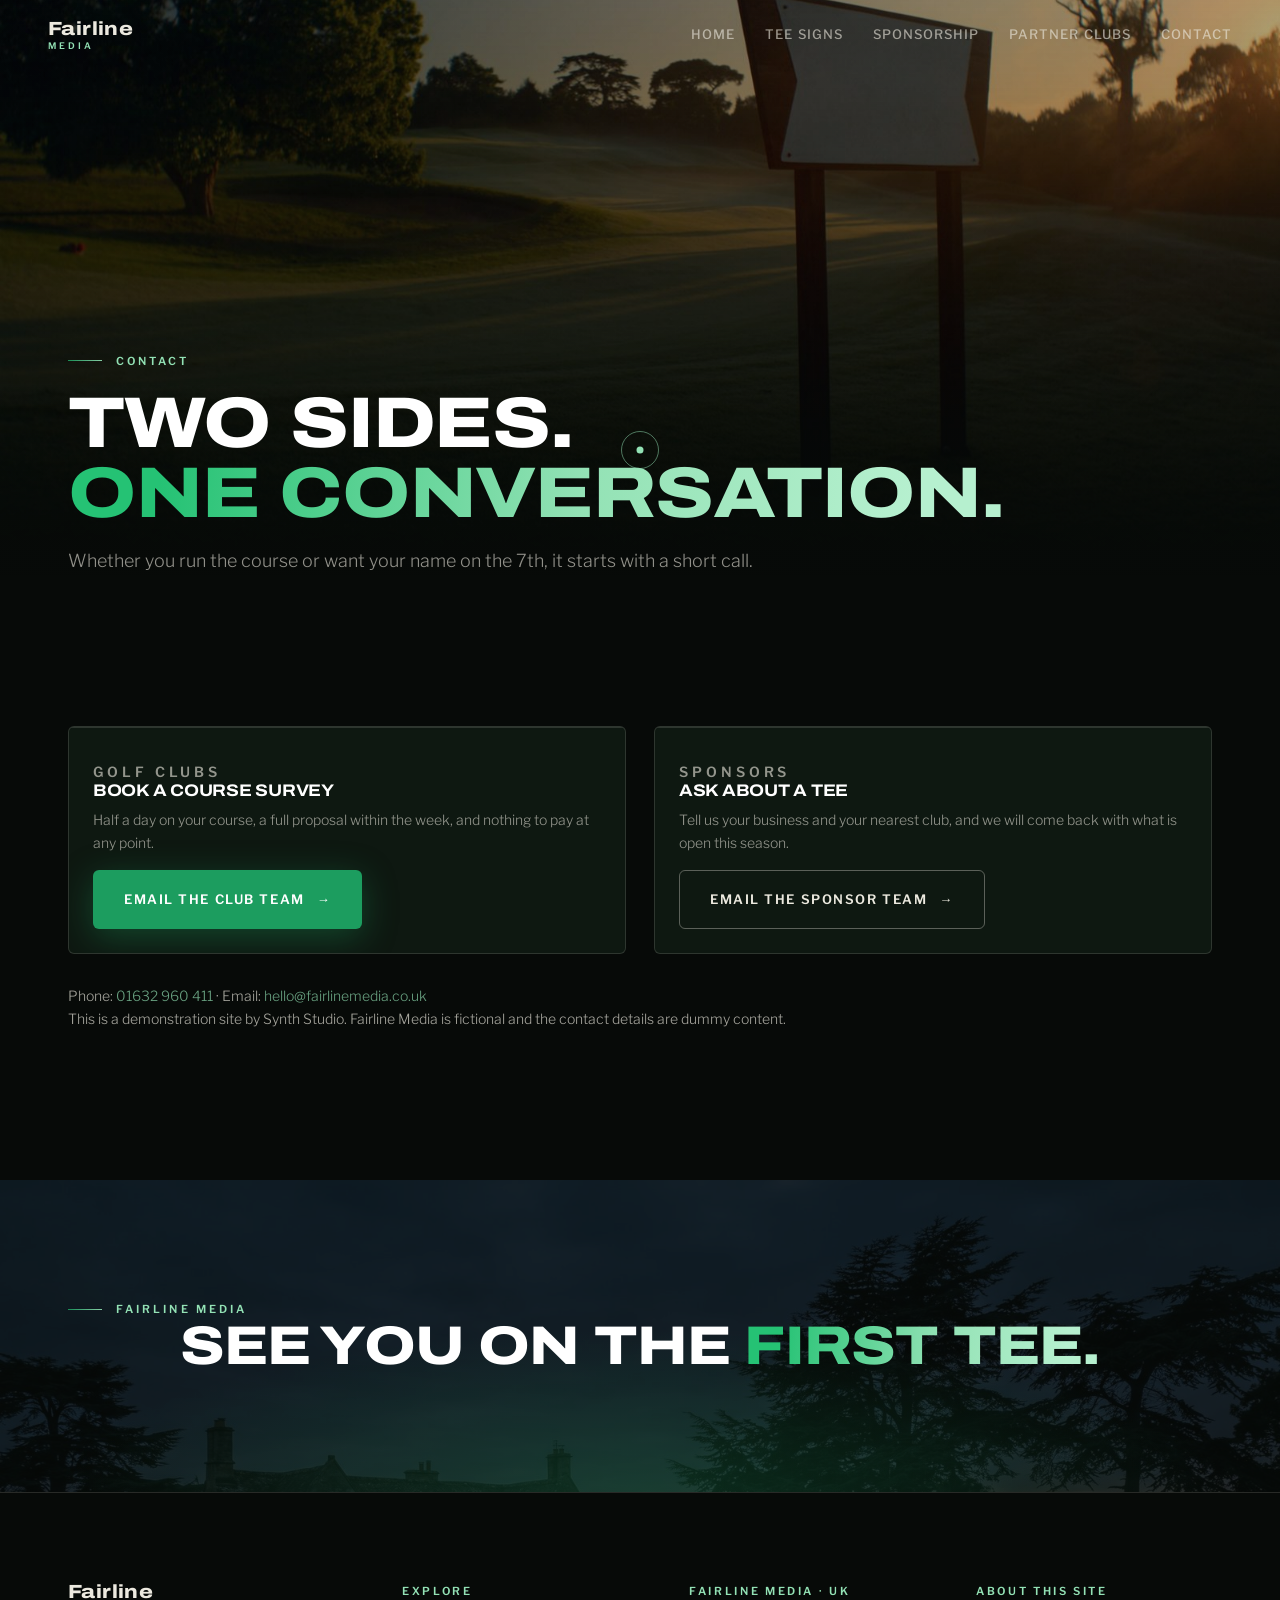
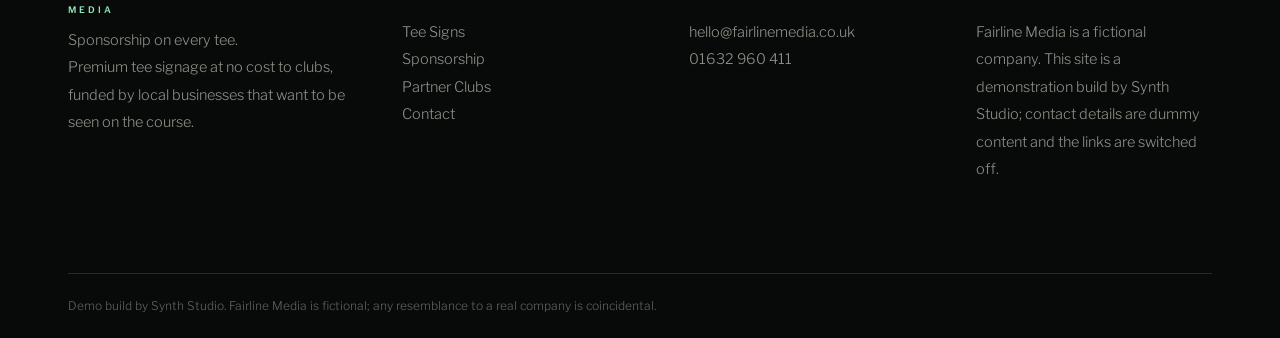
==== commit c5c60978: "Remove fixed demo badge per Ezekiel Co-Authored-By: Claude Fable 5 <noreply@anthropic.com>" ====
--- a/contact.html
+++ b/contact.html
@@ -116,7 +116,6 @@
     <p class="legal">Demo build by Synth Studio. Fairline Media is fictional; any resemblance to a real company is coincidental.</p>
   </div>
 </footer>
-<div class="demo-badge">Demo build by Synth Studio</div>
 <script src="site.js"></script>
 </body>
 </html>
--- a/styles.css
+++ b/styles.css
@@ -24,7 +24,7 @@
   -webkit-font-smoothing:antialiased;
   overflow-x:hidden;
 }
-img{max-width:100%;display:block}
+img{max-width:100%;height:auto;display:block}
 a{color:inherit;text-decoration:none}
 ::selection{background:var(--violet);color:#fff}
 :focus-visible{outline:2px solid var(--violet-hi);outline-offset:3px}
@@ -603,9 +603,6 @@
 .brand-lockup{display:flex;flex-direction:column;line-height:1.05}
 .brand-lockup b{font-family:"Archivo",sans-serif;font-stretch:118%;font-weight:800;font-size:19px;color:var(--mist);letter-spacing:.02em}
 .brand-lockup span{font-size:9px;font-weight:600;letter-spacing:.34em;text-transform:uppercase;color:var(--violet-lt);margin-top:3px}
-.demo-badge{position:fixed;left:14px;bottom:14px;z-index:90;font-size:10px;font-weight:600;letter-spacing:.12em;
-  text-transform:uppercase;background:rgba(7,10,8,.92);color:var(--mist);border:1px solid var(--hairline);
-  padding:8px 14px;border-radius:999px;pointer-events:none}
 .demo-toast{position:fixed;left:50%;bottom:64px;transform:translateX(-50%) translateY(8px);z-index:120;
   background:var(--fairway);color:var(--mist);font-size:13px;font-weight:400;padding:12px 22px;border-radius:999px;
   border:1px solid var(--hairline);opacity:0;pointer-events:none;transition:opacity .3s ease,transform .3s ease;
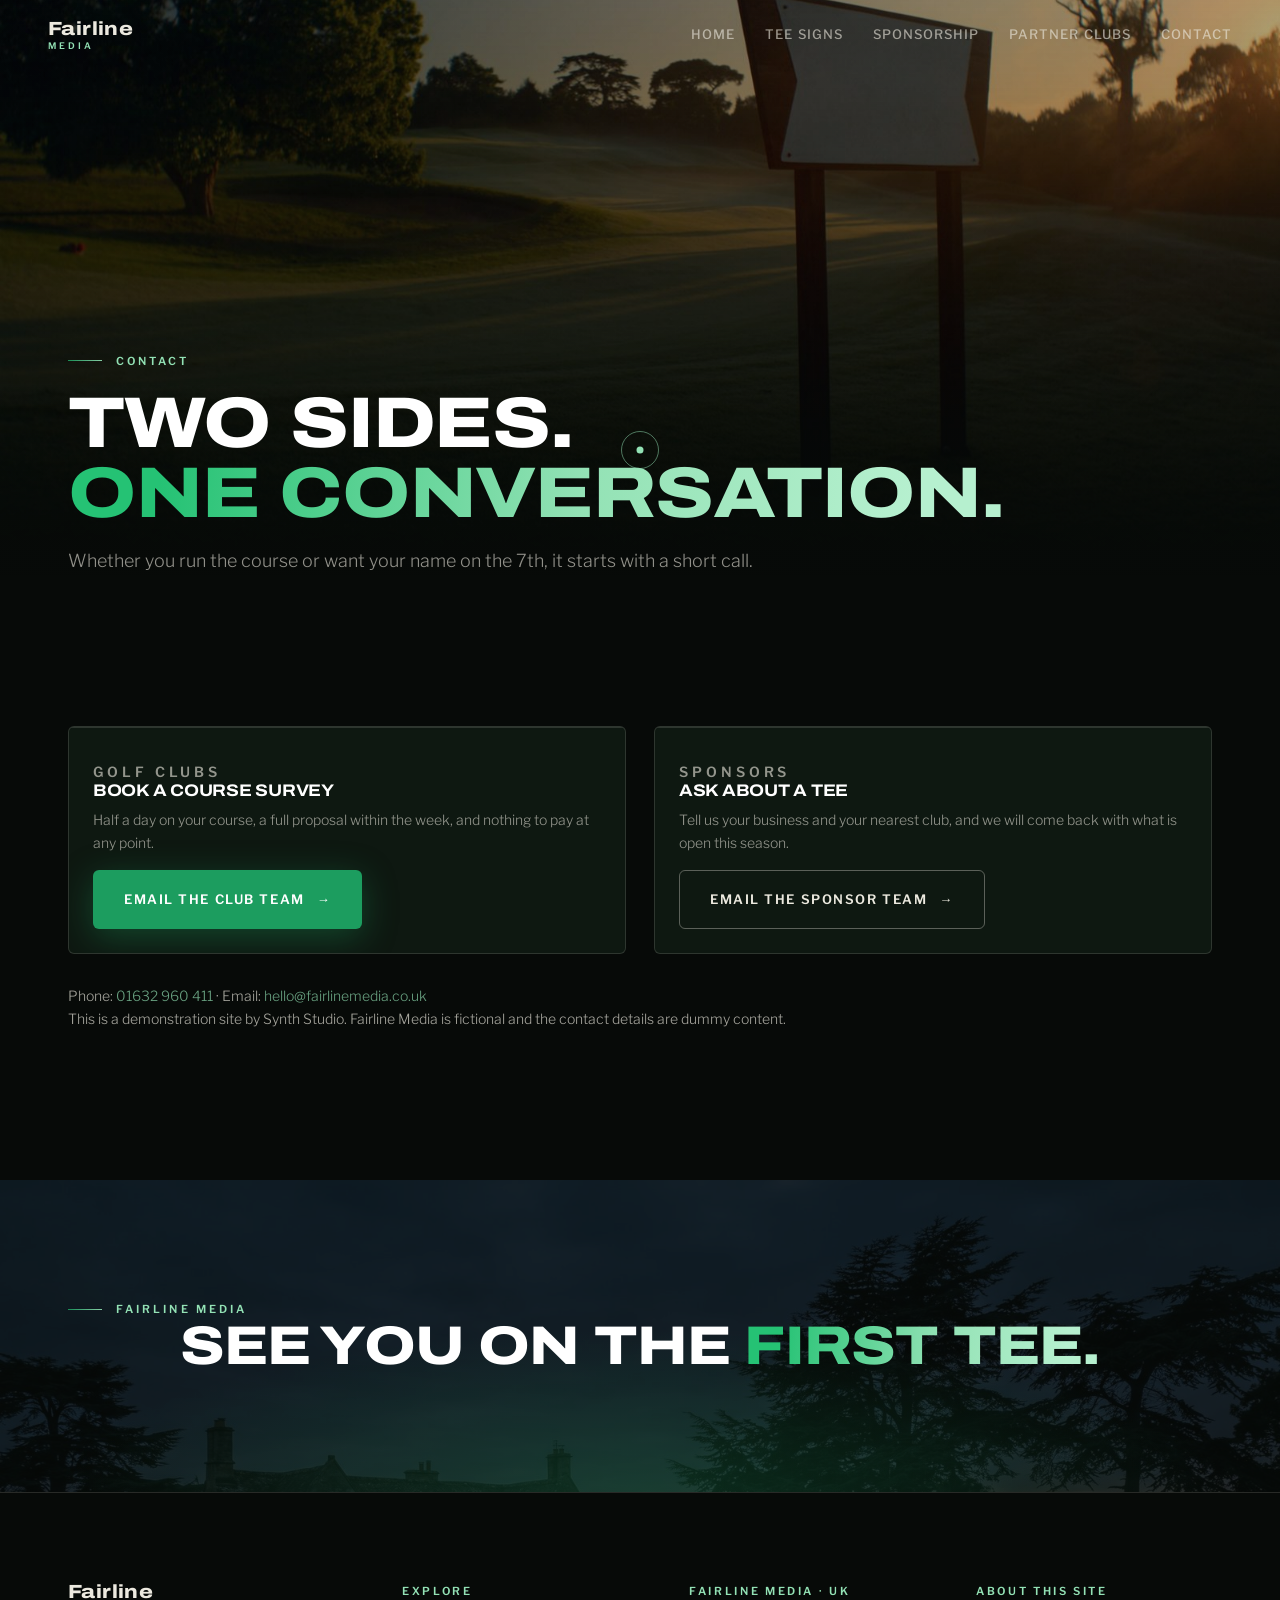
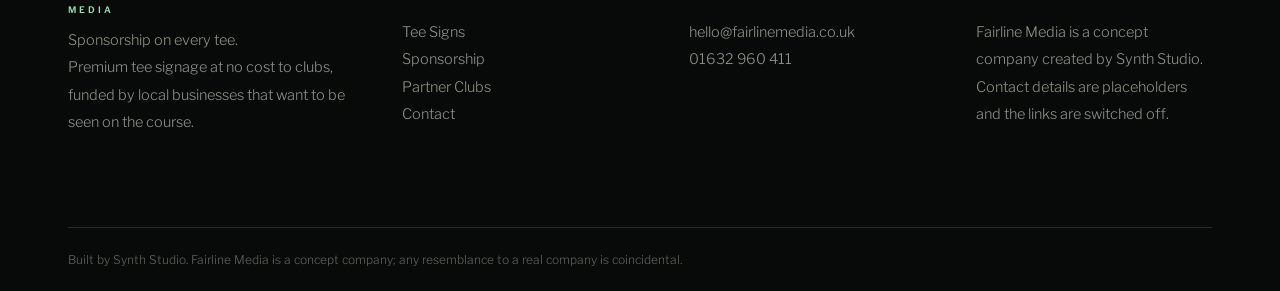
==== commit d53747d9: "Concept wording: drop demo phrasing from titles, footers, toast Co-Authored-By: Claude Fable 5 <nore" ====
--- a/contact.html
+++ b/contact.html
@@ -4,12 +4,12 @@
 <meta charset="utf-8">
 <meta name="viewport" content="width=device-width, initial-scale=1">
 <meta name="robots" content="noindex">
-<title>Contact | Fairline Media (Demo)</title>
-<meta name="description" content="Talk to Fairline Media about tee signage for your club or sponsoring a hole. Demonstration site: contact details are dummy content.">
+<title>Contact | Fairline Media</title>
+<meta name="description" content="Talk to Fairline Media about tee signage for your club or sponsoring a hole. Concept site: contact details are placeholders.">
 <meta property="og:type" content="website">
 <meta property="og:site_name" content="Fairline Media">
-<meta property="og:title" content="Contact | Fairline Media (Demo)">
-<meta property="og:description" content="Talk to Fairline Media about tee signage for your club or sponsoring a hole. Demonstration site: contact details are dummy content.">
+<meta property="og:title" content="Contact | Fairline Media">
+<meta property="og:description" content="Talk to Fairline Media about tee signage for your club or sponsoring a hole. Concept site: contact details are placeholders.">
 <meta property="og:url" content="https://ezcb4.github.io/demo-golf-sponsorship/contact.html">
 <meta property="og:image" content="https://ezcb4.github.io/demo-golf-sponsorship/assets/og-image.jpg">
 <meta property="og:image:width" content="1200">
@@ -110,10 +110,10 @@
       </div>
       <div>
         <h4>About this site</h4>
-        <p>Fairline Media is a fictional company. This site is a demonstration build by Synth Studio; contact details are dummy content and the links are switched off.</p>
+        <p>Fairline Media is a concept company created by Synth Studio. Contact details are placeholders and the links are switched off.</p>
       </div>
     </div>
-    <p class="legal">Demo build by Synth Studio. Fairline Media is fictional; any resemblance to a real company is coincidental.</p>
+    <p class="legal">Built by Synth Studio. Fairline Media is a concept company; any resemblance to a real company is coincidental.</p>
   </div>
 </footer>
 <script src="site.js"></script>
